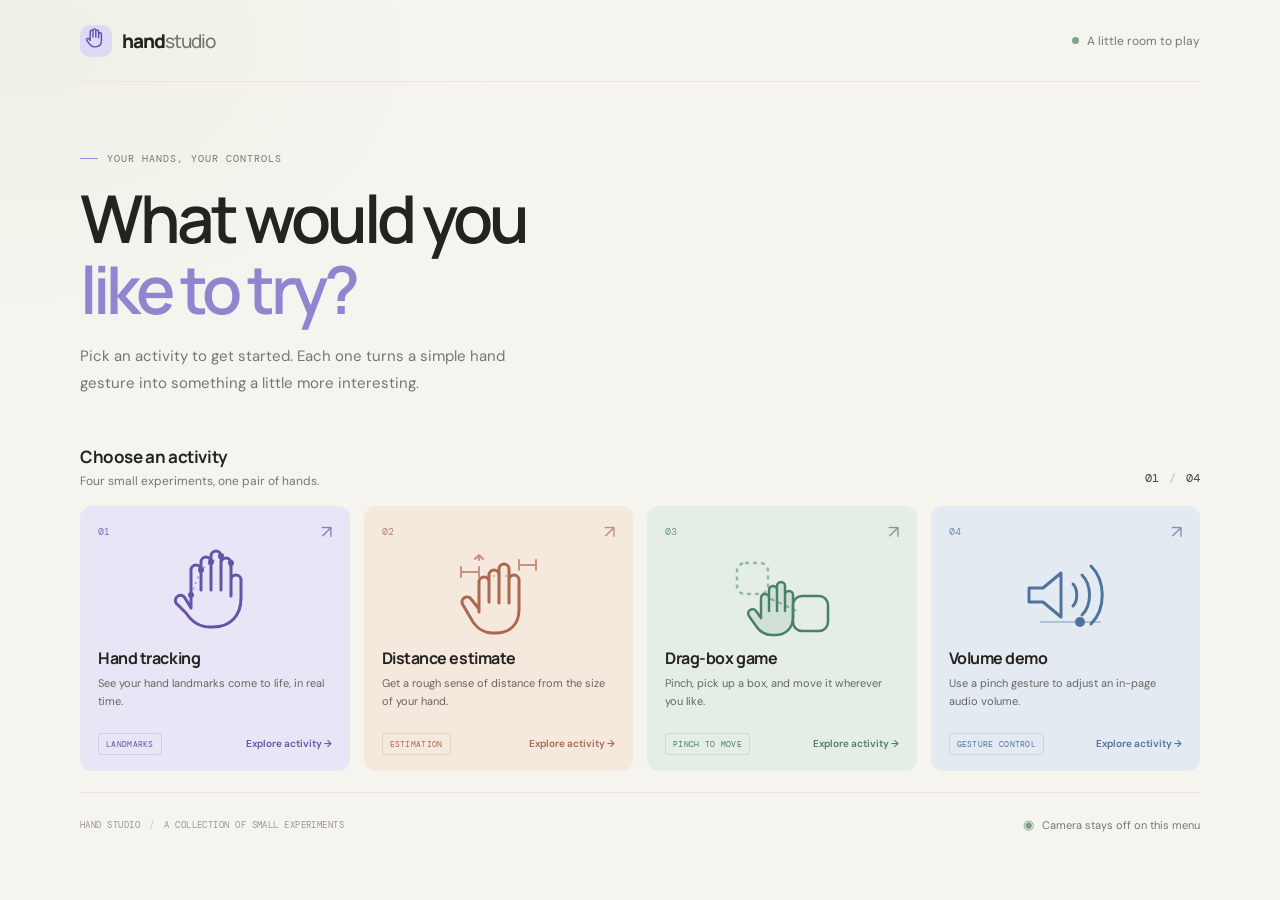
==== index.html @ 06e26400 "Add initial implementation of Hand Studio web interface - Create README.md with project description " ====
<!doctype html>
<html lang="en">
  <head>
    <meta charset="utf-8">
    <meta name="viewport" content="width=device-width, initial-scale=1">
    <meta name="theme-color" content="#f5f4ef">
    <meta
      name="description"
      content="Choose a hand-tracking activity: explore landmarks, estimate distance, move boxes, or try gesture-controlled volume."
    >
    <title>Hand Studio — choose an activity</title>
    <link rel="stylesheet" href="styles.css">
    <script type="module" src="app.js"></script>
  </head>
  <body>
    <div class="page-shell">
      <header class="site-header">
        <a class="brand" href="#/" aria-label="Hand Studio home">
          <span class="brand-mark" aria-hidden="true">
            <svg viewBox="0 0 32 32" fill="none">
              <path d="M11 16V7.5a2 2 0 0 1 4 0V15 5.5a2 2 0 0 1 4 0V15 7a2 2 0 0 1 4 0v9-5a2 2 0 0 1 4 0v9c0 6-3.5 9-9 9h-1c-3 0-5-1.2-6.5-3.4L6.2 20a2 2 0 0 1 3.2-2.4L11 20v-4Z" transform="translate(-2 -2) scale(.9)" stroke="currentColor" stroke-width="2" stroke-linecap="round" stroke-linejoin="round"/>
            </svg>
          </span>
          <span>hand<span class="brand-light">studio</span></span>
        </a>
        <span class="header-note"><span class="status-dot" aria-hidden="true"></span> A little room to play</span>
      </header>

      <main id="main-content">
        <section class="home-view" id="home-view" aria-labelledby="page-title">
          <div class="intro">
            <p class="eyebrow"><span class="eyebrow-line" aria-hidden="true"></span> YOUR HANDS, YOUR CONTROLS</p>
            <h1 id="page-title" tabindex="-1">What would you<br><span>like to try?</span></h1>
            <p class="intro-copy">Pick an activity to get started. Each one turns a simple hand gesture into something a little more interesting.</p>
          </div>

          <div class="section-heading">
            <div>
              <h2>Choose an activity</h2>
              <p>Four small experiments, one pair of hands.</p>
            </div>
            <span class="activity-count">01 <span>/</span> 04</span>
          </div>

          <nav class="activity-grid" aria-label="Hand-tracking activities">
            <a class="activity-card card-lilac" href="#/activity/hand-tracking">
              <span class="card-topline"><span class="activity-number">01</span><span class="card-arrow" aria-hidden="true">↗</span></span>
              <span class="card-art art-tracking" aria-hidden="true">
                <svg viewBox="0 0 112 100" fill="none">
                  <path d="M32 50V25a5 5 0 0 1 10 0v20-28a5 5 0 0 1 10 0v28-34a5 5 0 0 1 10 0v34-27a5 5 0 0 1 10 0v33-16a5 5 0 0 1 10 0v18c0 18-11 29-28 29h-3c-11 0-18-5-24-14L17 58a5 5 0 0 1 9-5l6 10V50Z" stroke="currentColor" stroke-width="3" stroke-linecap="round" stroke-linejoin="round"/>
                  <circle cx="32" cy="50" r="3" fill="currentColor"/><circle cx="42" cy="25" r="3" fill="currentColor"/><circle cx="52" cy="17" r="3" fill="currentColor"/><circle cx="62" cy="11" r="3" fill="currentColor"/><circle cx="72" cy="18" r="3" fill="currentColor"/>
                  <path d="m32 50 10-25 10-8 10-6 10 7" stroke="currentColor" stroke-width="1.5" stroke-dasharray="2 4" opacity=".55"/>
                </svg>
              </span>
              <span class="card-title">Hand tracking</span>
              <span class="card-description">See your hand landmarks come to life, in real time.</span>
              <span class="card-footer"><span class="card-tag">LANDMARKS</span><span class="card-cta">Explore activity <span aria-hidden="true">→</span></span></span>
            </a>

            <a class="activity-card card-peach" href="#/activity/distance-estimate">
              <span class="card-topline"><span class="activity-number">02</span><span class="card-arrow" aria-hidden="true">↗</span></span>
              <span class="card-art art-distance" aria-hidden="true">
                <svg viewBox="0 0 112 100" fill="none">
                  <path d="M37 67V37a5 5 0 0 1 10 0v20-27a5 5 0 0 1 10 0v28-34a5 5 0 0 1 10 0v34-23a5 5 0 0 1 10 0v30c0 14-9 23-23 23h-4c-9 0-14-4-19-11L21 60a5 5 0 0 1 8-6l8 10V67Z" stroke="currentColor" stroke-width="3" stroke-linecap="round" stroke-linejoin="round"/>
                  <path d="M19 27h18M19 22v10m18-10v10M77 20h17m-17-5v10m17-10v10M37 15v-5m0 0-4 4m4-4 4 4" stroke="currentColor" stroke-width="2" stroke-linecap="round" stroke-linejoin="round" opacity=".65"/>
                  <path d="M45 31h22" stroke="currentColor" stroke-width="1.5" stroke-dasharray="2 4" opacity=".55"/>
                </svg>
              </span>
              <span class="card-title">Distance estimate</span>
              <span class="card-description">Get a rough sense of distance from the size of your hand.</span>
              <span class="card-footer"><span class="card-tag">ESTIMATION</span><span class="card-cta">Explore activity <span aria-hidden="true">→</span></span></span>
            </a>

            <a class="activity-card card-mint" href="#/activity/drag-box">
              <span class="card-topline"><span class="activity-number">03</span><span class="card-arrow" aria-hidden="true">↗</span></span>
              <span class="card-art art-drag" aria-hidden="true">
                <svg viewBox="0 0 112 100" fill="none">
                  <rect x="11" y="18" width="31" height="31" rx="8" stroke="currentColor" stroke-width="2.5" stroke-dasharray="4 4" opacity=".5"/>
                  <rect x="67" y="51" width="35" height="35" rx="9" stroke="currentColor" stroke-width="2.5"/>
                  <path d="M35 72V53a4 4 0 0 1 8 0v13-21a4 4 0 0 1 8 0v21-25a4 4 0 0 1 8 0v25-16a4 4 0 0 1 8 0v22c0 11-7 18-18 18h-3c-7 0-12-3-16-9l-7-10a4 4 0 0 1 7-5l5 7V72Z" fill="currentColor" fill-opacity=".12" stroke="currentColor" stroke-width="2.5" stroke-linecap="round" stroke-linejoin="round"/>
                  <path d="m45 54 28 13" stroke="currentColor" stroke-width="2" stroke-linecap="round" stroke-dasharray="3 5" opacity=".55"/>
                </svg>
              </span>
              <span class="card-title">Drag-box game</span>
              <span class="card-description">Pinch, pick up a box, and move it wherever you like.</span>
              <span class="card-footer"><span class="card-tag">PINCH TO MOVE</span><span class="card-cta">Explore activity <span aria-hidden="true">→</span></span></span>
            </a>

            <a class="activity-card card-blue" href="#/activity/volume-control">
              <span class="card-topline"><span class="activity-number">04</span><span class="card-arrow" aria-hidden="true">↗</span></span>
              <span class="card-art art-volume" aria-hidden="true">
                <svg viewBox="0 0 112 100" fill="none">
                  <path d="M20 43h14l18-15v44L34 57H20V43Z" stroke="currentColor" stroke-width="3" stroke-linejoin="round"/>
                  <path d="M64 39c5 5 5 17 0 22m9-31c10 10 10 30 0 40m9-49c15 15 15 43 0 58" stroke="currentColor" stroke-width="3" stroke-linecap="round"/>
                  <path d="M32 77h59" stroke="currentColor" stroke-width="2" stroke-linecap="round" opacity=".35"/>
                  <circle cx="71" cy="77" r="5" fill="currentColor"/>
                </svg>
              </span>
              <span class="card-title">Volume demo</span>
              <span class="card-description">Use a pinch gesture to adjust an in-page audio volume.</span>
              <span class="card-footer"><span class="card-tag">GESTURE CONTROL</span><span class="card-cta">Explore activity <span aria-hidden="true">→</span></span></span>
            </a>
          </nav>

          <footer class="home-footer">
            <span>HAND STUDIO <span class="footer-divider">/</span> A COLLECTION OF SMALL EXPERIMENTS</span>
            <span class="camera-note"><span class="camera-icon" aria-hidden="true">◉</span> Camera stays off on this menu</span>
          </footer>
        </section>

        <section class="activity-view" id="activity-view" aria-labelledby="activity-title" hidden>
          <a class="back-link" href="#/"><span aria-hidden="true">←</span> All activities</a>
          <div class="preview-panel">
            <div class="preview-copy">
              <p class="eyebrow"><span class="eyebrow-line" aria-hidden="true"></span><span id="activity-category">ACTIVITY PREVIEW</span></p>
              <h1 id="activity-title" tabindex="-1">Activity</h1>
              <p class="intro-copy" id="activity-description"></p>
              <p class="preview-note" id="preview-note">This activity is a preview for now. Its interactive experience will be added in a future update.</p>
              <a class="back-button" href="#/">Back to activities <span aria-hidden="true">→</span></a>
            </div>
            <div class="preview-art" id="preview-art" aria-hidden="true">
              <span class="preview-orbit orbit-one"></span>
              <span class="preview-orbit orbit-two"></span>
              <span class="preview-spark spark-one">✳</span>
              <span class="preview-spark spark-two">✳</span>
              <span class="preview-hand">✋</span>
              <span class="preview-label">A LITTLE<br>EXPERIMENT</span>
            </div>
            <section class="tracking-panel" id="tracking-panel" aria-label="Live hand tracking" hidden>
              <div class="camera-stage">
                <video id="camera-video" autoplay playsinline muted aria-label="Mirrored live camera feed"></video>
                <canvas id="landmark-canvas" aria-hidden="true"></canvas>
                <span class="camera-badge"><span class="status-dot" aria-hidden="true"></span> LIVE PREVIEW</span>
                <span class="fps-badge"><span id="hand-count">0</span> HANDS <span class="badge-divider">/</span> <span id="fps-value">—</span> FPS</span>
              </div>
              <div class="tracking-controls">
                <div>
                  <p class="tracking-status" id="tracking-status" role="status" aria-live="polite">Camera is off. Start when you’re ready.</p>
                  <p class="tracking-error" id="tracking-error" role="alert" hidden></p>
                </div>
                <div class="tracking-actions">
                  <button class="camera-button" id="start-camera" type="button">Start camera <span aria-hidden="true">→</span></button>
                  <button class="camera-button camera-button-secondary" id="stop-camera" type="button" hidden>Stop camera</button>
                </div>
              </div>
              <p class="privacy-note">Your camera feed is processed on this device and is not sent to a server. Hand tracking downloads its model the first time you start.</p>
            </section>
          </div>
        </section>
      </main>
    </div>
  </body>
</html>
---- styles.css ----
@import url("https://fonts.googleapis.com/css2?family=DM+Mono:wght@400;500&family=DM+Sans:wght@400;500;600;700&family=Manrope:wght@400;500;600;700;800&display=swap");

:root {
  color-scheme: light;
  font-family: "DM Sans", sans-serif;
  color: #24231f;
  background: #f5f4ef;
  font-synthesis: none;
  text-rendering: optimizeLegibility;
  -webkit-font-smoothing: antialiased;
  -moz-osx-font-smoothing: grayscale;
  font-optical-sizing: auto;
  font-weight: 400;

  --ink: #24231f;
  --muted: #77766f;
  --line: #e8e6df;
  --mono: "DM Mono", monospace;
  --display: "Manrope", sans-serif;
}

* {
  box-sizing: border-box;
}

body {
  min-width: 320px;
  min-height: 100vh;
  margin: 0;
  background:
    radial-gradient(ellipse at 2% 5%, rgb(230 229 214 / 32%), transparent 29rem),
    #f5f4ef;
}

a {
  color: inherit;
}

a:focus-visible {
  outline: 3px solid #6c5cc9;
  outline-offset: 4px;
}

.page-shell {
  width: min(1120px, calc(100% - 64px));
  margin-inline: auto;
}

.site-header {
  height: 82px;
  display: flex;
  align-items: center;
  justify-content: space-between;
  border-bottom: 1px solid var(--line);
}

.brand {
  display: inline-flex;
  align-items: center;
  gap: 10px;
  text-decoration: none;
  font-family: var(--display);
  font-size: 19px;
  font-weight: 800;
  letter-spacing: -1px;
}

.brand-mark {
  display: grid;
  width: 32px;
  height: 32px;
  place-items: center;
  border-radius: 10px;
  background: #ded9f7;
  color: #5e50ad;
}

.brand-mark svg {
  width: 25px;
  height: 25px;
}

.brand-light {
  color: #77766f;
  font-weight: 500;
}

.header-note,
.camera-note {
  display: inline-flex;
  align-items: center;
  gap: 8px;
  color: #77766f;
  font-size: 12px;
}

.status-dot {
  width: 7px;
  height: 7px;
  border-radius: 50%;
  background: #82a384;
}

.home-view {
  padding-top: 70px;
}

.intro {
  max-width: 570px;
}

.eyebrow {
  display: flex;
  align-items: center;
  gap: 9px;
  margin: 0 0 18px;
  color: #77766f;
  font-family: var(--mono);
  font-size: 10px;
  letter-spacing: 1px;
}

.eyebrow-line {
  width: 18px;
  height: 1px;
  background: #9c8ce1;
}

h1,
h2,
p {
  margin-top: 0;
}

h1 {
  margin-bottom: 17px;
  font-family: var(--display);
  font-size: clamp(42px, 5.5vw, 66px);
  font-weight: 600;
  letter-spacing: -4px;
  line-height: 1.08;
}

h1 span {
  color: #9284cf;
}

.intro-copy {
  max-width: 465px;
  margin-bottom: 0;
  color: var(--muted);
  font-size: 15px;
  line-height: 1.8;
}

.section-heading {
  display: flex;
  align-items: flex-end;
  justify-content: space-between;
  margin-top: 48px;
  margin-bottom: 17px;
}

.section-heading h2 {
  margin-bottom: 5px;
  font-family: var(--display);
  font-size: 17px;
  font-weight: 700;
  letter-spacing: -.4px;
}

.section-heading p {
  margin-bottom: 0;
  color: var(--muted);
  font-size: 12px;
}

.activity-count {
  padding-bottom: 3px;
  color: #44433e;
  font-family: var(--mono);
  font-size: 12px;
}

.activity-count span {
  padding-inline: 3px;
  color: #c1bfb5;
}

.activity-grid {
  display: grid;
  grid-template-columns: repeat(4, minmax(0, 1fr));
  gap: 14px;
}

.activity-card {
  --accent: #6254a4;

  display: flex;
  min-height: 265px;
  flex-direction: column;
  padding: 16px 17px 15px;
  overflow: hidden;
  border: 1px solid transparent;
  border-radius: 12px;
  text-decoration: none;
  transition: transform 160ms ease, box-shadow 160ms ease, border-color 160ms ease;
}

.activity-card:hover {
  transform: translateY(-4px);
  border-color: color-mix(in srgb, var(--accent) 23%, transparent);
  box-shadow: 0 12px 28px rgb(49 43 72 / 8%);
}

.card-lilac {
  --accent: #6354a8;
  background: #e9e5f6;
}

.card-peach {
  --accent: #ad674f;
  background: #f5e8dc;
}

.card-mint {
  --accent: #4b8068;
  background: #e4eee6;
}

.card-blue {
  --accent: #4f739c;
  background: #e4eaf2;
}

.card-topline,
.card-footer {
  display: flex;
  align-items: center;
  justify-content: space-between;
}

.activity-number {
  color: var(--accent);
  font-family: var(--mono);
  font-size: 10px;
  opacity: .8;
}

.card-arrow {
  color: var(--accent);
  font-size: 18px;
  line-height: 1;
  opacity: .7;
  transition: transform 160ms ease;
}

.activity-card:hover .card-arrow {
  transform: translate(2px, -2px);
}

.card-art {
  display: grid;
  height: 94px;
  place-items: center;
  margin-block: 4px 8px;
  color: var(--accent);
}

.card-art svg {
  width: 112px;
  height: 100px;
  overflow: visible;
}

.card-title {
  font-family: var(--display);
  font-size: 16px;
  font-weight: 700;
  letter-spacing: -.45px;
}

.card-description {
  min-height: 38px;
  margin-top: 5px;
  color: #66655f;
  font-size: 11px;
  line-height: 1.65;
}

.card-footer {
  gap: 8px;
  margin-top: auto;
  padding-top: 12px;
}

.card-tag {
  padding: 5px 7px;
  border: 1px solid color-mix(in srgb, var(--accent) 17%, transparent);
  border-radius: 4px;
  color: var(--accent);
  font-family: var(--mono);
  font-size: 8px;
  letter-spacing: .3px;
  white-space: nowrap;
}

.card-cta {
  color: var(--accent);
  font-size: 10px;
  font-weight: 600;
  white-space: nowrap;
}

.home-footer {
  display: flex;
  align-items: center;
  justify-content: space-between;
  gap: 16px;
  min-height: 65px;
  margin-top: 21px;
  border-top: 1px solid var(--line);
  color: #99978f;
  font-family: var(--mono);
  font-size: 9px;
  letter-spacing: .45px;
}

.footer-divider {
  padding-inline: 4px;
  color: #c5c2b9;
}

.camera-note {
  color: #77766f;
  font-family: "DM Sans", sans-serif;
  font-size: 11px;
  letter-spacing: 0;
}

.camera-icon {
  color: #7e9c80;
  font-size: 13px;
}

.activity-view {
  padding-top: 36px;
  padding-bottom: 70px;
}

.back-link {
  display: inline-flex;
  align-items: center;
  gap: 8px;
  margin-bottom: 25px;
  color: #66655f;
  font-size: 13px;
  text-decoration: none;
}

.back-link:hover,
.back-button:hover {
  color: #5e50ad;
}

.preview-panel {
  position: relative;
  display: flex;
  min-height: 410px;
  align-items: center;
  justify-content: space-between;
  gap: 30px;
  padding: 55px 7%;
  overflow: hidden;
  border: 1px solid #e8e6df;
  border-radius: 14px;
  background: #eeece6;
}

.preview-copy {
  position: relative;
  z-index: 1;
  max-width: 475px;
}

.preview-copy h1 {
  font-size: clamp(40px, 5vw, 58px);
  letter-spacing: -3px;
}

.preview-copy .intro-copy {
  max-width: 410px;
}

.preview-note {
  max-width: 390px;
  margin-top: 22px;
  color: #77766f;
  font-size: 12px;
  line-height: 1.7;
}

.back-button {
  display: inline-flex;
  align-items: center;
  gap: 9px;
  margin-top: 10px;
  color: #4e438d;
  font-size: 13px;
  font-weight: 600;
  text-decoration: none;
}

.preview-art {
  position: relative;
  display: grid;
  width: 300px;
  height: 300px;
  flex: 0 0 300px;
  place-items: center;
  border-radius: 50%;
  background: #e4e0f1;
}

.preview-orbit {
  position: absolute;
  border: 1px solid rgb(98 84 164 / 20%);
  border-radius: 50%;
}

.orbit-one {
  inset: 18px;
}

.orbit-two {
  inset: 39px;
  border-style: dashed;
}

.preview-hand {
  position: relative;
  z-index: 1;
  color: #6254a8;
  font-size: 112px;
  transform: rotate(-12deg);
}

.preview-spark {
  position: absolute;
  color: #9487cc;
}

.spark-one {
  top: 39px;
  right: 56px;
  font-size: 22px;
}

.spark-two {
  bottom: 56px;
  left: 43px;
  font-size: 15px;
}

.preview-label {
  position: absolute;
  right: -9px;
  bottom: 43px;
  padding: 9px 12px;
  border: 1px solid #e0ddef;
  border-radius: 6px;
  background: #f5f4ef;
  color: #77766f;
  font-family: var(--mono);
  font-size: 8px;
  letter-spacing: .7px;
  line-height: 1.6;
  transform: rotate(5deg);
}

.preview-panel:has(.tracking-panel:not([hidden])) {
  min-height: unset;
  align-items: flex-start;
  padding: 48px;
}

.tracking-panel {
  width: min(100%, 560px);
  flex: 0 1 560px;
}

.camera-stage {
  position: relative;
  min-height: 260px;
  overflow: hidden;
  border: 1px solid rgb(98 84 164 / 15%);
  border-radius: 12px;
  background:
    radial-gradient(ellipse at 50% 45%, rgb(101 84 168 / 16%), transparent 52%),
    #dad7d1;
  aspect-ratio: 4 / 3;
}

.camera-stage video,
.camera-stage canvas {
  position: absolute;
  inset: 0;
  width: 100%;
  height: 100%;
  object-fit: cover;
  transform: scaleX(-1);
}

.camera-stage video {
  background: transparent;
}

.camera-stage canvas {
  pointer-events: none;
}

.camera-badge,
.fps-badge {
  position: absolute;
  z-index: 1;
  display: inline-flex;
  align-items: center;
  gap: 7px;
  padding: 8px 10px;
  border: 1px solid rgb(255 255 255 / 55%);
  border-radius: 6px;
  background: rgb(248 247 243 / 88%);
  color: #55534e;
  font-family: var(--mono);
  font-size: 9px;
  letter-spacing: .3px;
  backdrop-filter: blur(8px);
}

.camera-badge {
  top: 12px;
  left: 12px;
}

.camera-badge .status-dot {
  background: #d17769;
  box-shadow: 0 0 0 3px rgb(209 119 105 / 16%);
}

.fps-badge {
  right: 12px;
  bottom: 12px;
}

.badge-divider {
  color: #b7b4ab;
}

.tracking-controls {
  display: flex;
  align-items: center;
  justify-content: space-between;
  gap: 16px;
  padding-top: 15px;
}

.tracking-status,
.tracking-error {
  margin: 0;
  color: #65635e;
  font-size: 12px;
  line-height: 1.6;
}

.tracking-error {
  margin-top: 5px;
  color: #9c4038;
}

.tracking-actions {
  display: flex;
  flex: 0 0 auto;
  gap: 8px;
}

.camera-button {
  display: inline-flex;
  min-height: 40px;
  align-items: center;
  justify-content: center;
  gap: 10px;
  padding: 0 14px;
  border: 1px solid #6254a8;
  border-radius: 7px;
  background: #6254a8;
  color: white;
  cursor: pointer;
  font: inherit;
  font-size: 12px;
  font-weight: 600;
  transition: background 150ms ease, transform 150ms ease;
}

.camera-button:hover:not(:disabled) {
  transform: translateY(-1px);
  background: #51458f;
}

.camera-button:focus-visible {
  outline: 3px solid #9c8ce1;
  outline-offset: 3px;
}

.camera-button:disabled {
  cursor: wait;
  opacity: .7;
}

.camera-button-secondary {
  border-color: #d6d3ca;
  background: transparent;
  color: #55534e;
}

.camera-button-secondary:hover:not(:disabled) {
  border-color: #aaa69b;
  background: #e7e5df;
}

.privacy-note {
  margin: 11px 0 0;
  color: #89877f;
  font-size: 10px;
  line-height: 1.6;
}

[hidden] {
  display: none !important;
}

@media (max-width: 900px) {
  .activity-grid {
    grid-template-columns: repeat(2, minmax(0, 1fr));
  }

  .activity-card {
    min-height: 255px;
  }

  .card-art {
    height: 90px;
  }

  .preview-panel {
    padding-inline: 6%;
  }

  .preview-panel:has(.tracking-panel:not([hidden])) {
    padding: 32px;
  }

  .preview-art {
    width: 240px;
    height: 240px;
    flex-basis: 240px;
  }

  .preview-hand {
    font-size: 90px;
  }
}

@media (max-width: 600px) {
  .page-shell {
    width: min(100% - 36px, 440px);
  }

  .site-header {
    height: 68px;
  }

  .header-note {
    font-size: 10px;
  }

  .home-view {
    padding-top: 48px;
  }

  h1 {
    font-size: 48px;
    letter-spacing: -3px;
  }

  .intro-copy {
    font-size: 14px;
  }

  .section-heading {
    margin-top: 36px;
  }

  .activity-grid {
    gap: 10px;
  }

  .activity-card {
    min-height: 246px;
    padding: 13px 12px 12px;
  }

  .card-art {
    height: 78px;
    margin-block: 4px 6px;
  }

  .card-art svg {
    width: 98px;
    height: 88px;
  }

  .card-title {
    font-size: 14px;
  }

  .card-description {
    min-height: 54px;
    font-size: 10px;
  }

  .card-footer {
    align-items: flex-start;
    flex-direction: column;
    gap: 7px;
    padding-top: 7px;
  }

  .card-cta {
    font-size: 10px;
  }

  .home-footer {
    align-items: flex-start;
    flex-direction: column;
    justify-content: center;
    gap: 7px;
    padding-block: 14px;
    font-size: 8px;
  }

  .preview-panel {
    min-height: unset;
    flex-direction: column-reverse;
    align-items: flex-start;
    padding: 30px 24px;
  }

  .preview-panel:has(.tracking-panel:not([hidden])) {
    align-items: stretch;
    padding: 22px 16px;
  }

  .tracking-panel {
    flex-basis: auto;
  }

  .camera-stage {
    min-height: 210px;
  }

  .tracking-controls {
    align-items: flex-start;
    flex-direction: column;
  }

  .preview-art {
    width: 180px;
    height: 180px;
    align-self: center;
    flex-basis: 180px;
  }

  .preview-hand {
    font-size: 75px;
  }

  .preview-copy h1 {
    font-size: 42px;
  }

  .preview-label {
    right: -19px;
    bottom: 21px;
  }
}

@media (max-width: 360px) {
  .page-shell {
    width: calc(100% - 28px);
  }

  .activity-grid {
    grid-template-columns: 1fr;
  }

  .activity-card {
    min-height: 225px;
    padding-inline: 17px;
  }

  .card-description {
    min-height: unset;
  }

  .card-footer {
    align-items: center;
    flex-direction: row;
  }
}

@media (prefers-reduced-motion: reduce) {
  *,
  *::before,
  *::after {
    scroll-behavior: auto !important;
    transition-duration: .01ms !important;
  }
}
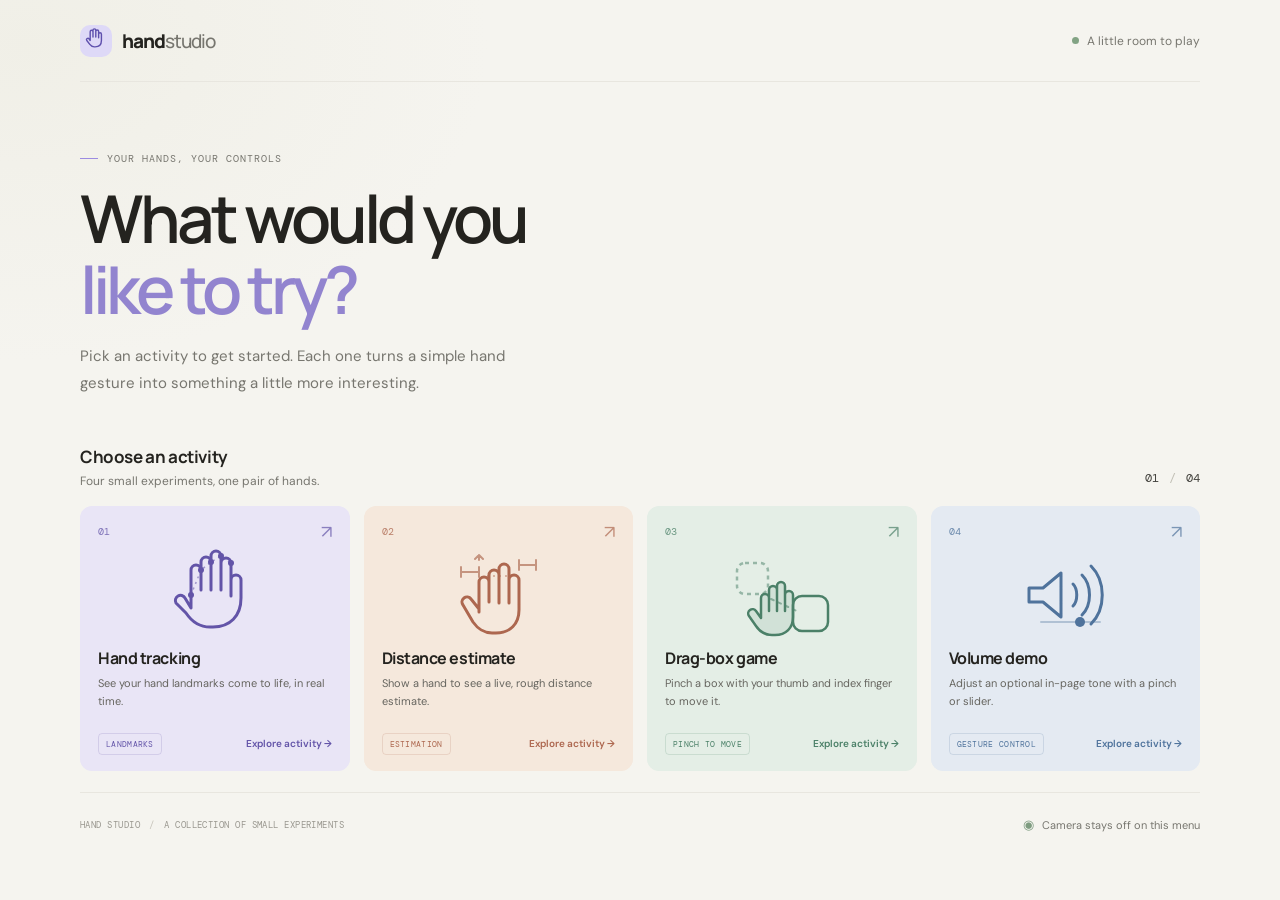
==== commit 7265010c: "Enhance README and UI for Hand Studio activities; add drag-box game, volume demo, and improve distan" ====
--- a/index.html
+++ b/index.html
@@ -67,7 +67,7 @@
                 </svg>
               </span>
               <span class="card-title">Distance estimate</span>
-              <span class="card-description">Get a rough sense of distance from the size of your hand.</span>
+              <span class="card-description">Show a hand to see a live, rough distance estimate.</span>
               <span class="card-footer"><span class="card-tag">ESTIMATION</span><span class="card-cta">Explore activity <span aria-hidden="true">→</span></span></span>
             </a>
 
@@ -82,7 +82,7 @@
                 </svg>
               </span>
               <span class="card-title">Drag-box game</span>
-              <span class="card-description">Pinch, pick up a box, and move it wherever you like.</span>
+              <span class="card-description">Pinch a box with your thumb and index finger to move it.</span>
               <span class="card-footer"><span class="card-tag">PINCH TO MOVE</span><span class="card-cta">Explore activity <span aria-hidden="true">→</span></span></span>
             </a>
 
@@ -97,7 +97,7 @@
                 </svg>
               </span>
               <span class="card-title">Volume demo</span>
-              <span class="card-description">Use a pinch gesture to adjust an in-page audio volume.</span>
+              <span class="card-description">Adjust an optional in-page tone with a pinch or slider.</span>
               <span class="card-footer"><span class="card-tag">GESTURE CONTROL</span><span class="card-cta">Explore activity <span aria-hidden="true">→</span></span></span>
             </a>
           </nav>
@@ -130,6 +130,12 @@
               <div class="camera-stage">
                 <video id="camera-video" autoplay playsinline muted aria-label="Mirrored live camera feed"></video>
                 <canvas id="landmark-canvas" aria-hidden="true"></canvas>
+                <div class="drag-board" id="drag-board" aria-hidden="true" hidden>
+                  <span class="drag-box box-coral" data-box="0">MOVE ME</span>
+                  <span class="drag-box box-violet" data-box="1">PINCH</span>
+                  <span class="drag-box box-green" data-box="2">LET GO</span>
+                  <span class="drag-cursor" id="drag-cursor"></span>
+                </div>
                 <span class="camera-badge"><span class="status-dot" aria-hidden="true"></span> LIVE PREVIEW</span>
                 <span class="fps-badge"><span id="hand-count">0</span> HANDS <span class="badge-divider">/</span> <span id="fps-value">—</span> FPS</span>
               </div>
@@ -144,6 +150,45 @@
                 </div>
               </div>
               <p class="privacy-note">Your camera feed is processed on this device and is not sent to a server. Hand tracking downloads its model the first time you start.</p>
+              <section class="activity-tools" id="distance-tools" aria-labelledby="distance-heading" hidden>
+                <div class="tool-heading">
+                  <div>
+                    <p class="tool-kicker">LIVE ESTIMATE</p>
+                    <h2 id="distance-heading">Hand-to-camera distance</h2>
+                  </div>
+                  <span class="estimate-value"><span id="distance-value">—</span> <span>cm</span></span>
+                </div>
+                <p class="tool-description" id="distance-status">Start the camera and show one hand to see an estimate.</p>
+                <p class="tool-disclaimer">Approximation based on the original demo’s hand-size calibration. Actual distance varies with hand size, camera, and lighting.</p>
+              </section>
+              <section class="activity-tools" id="drag-tools" aria-labelledby="drag-heading" hidden>
+                <div class="tool-heading">
+                  <div>
+                    <p class="tool-kicker">PINCH TO MOVE</p>
+                    <h2 id="drag-heading">Pick up a box</h2>
+                  </div>
+                  <span class="tool-count"><span id="boxes-moved">0</span> / 3 moved</span>
+                </div>
+                <p class="tool-description" id="drag-status">Start the camera, pinch a box with your thumb and index finger, then move your hand.</p>
+                <button class="reset-button" id="reset-boxes" type="button">Reset boxes</button>
+              </section>
+              <section class="activity-tools" id="volume-tools" aria-labelledby="volume-heading" hidden>
+                <div class="tool-heading">
+                  <div>
+                    <p class="tool-kicker">PINCH TO ADJUST</p>
+                    <h2 id="volume-heading">In-page demo volume</h2>
+                  </div>
+                  <span class="estimate-value"><span id="volume-value">35</span><span>%</span></span>
+                </div>
+                <label class="volume-label" for="volume-slider">Volume <span>Move your thumb and index finger, or use this slider.</span></label>
+                <input id="volume-slider" type="range" min="0" max="100" value="35">
+                <label class="gesture-toggle"><input id="gesture-volume" type="checkbox" checked> Use hand gestures to control volume</label>
+                <div class="volume-actions">
+                  <button class="camera-button" id="toggle-tone" type="button">Enable demo sound</button>
+                  <span class="tool-description" id="volume-status" role="status" aria-live="polite">Sound is off. Enable it to hear the gesture-controlled tone.</span>
+                </div>
+                <p class="tool-disclaimer">This only changes a generated tone in this page, not your device or server volume.</p>
+              </section>
             </section>
           </div>
         </section>
--- a/styles.css
+++ b/styles.css
@@ -634,6 +634,218 @@
   line-height: 1.6;
 }
 
+.drag-board {
+  position: absolute;
+  z-index: 2;
+  inset: 0;
+  overflow: hidden;
+  pointer-events: none;
+}
+
+.drag-box {
+  position: absolute;
+  display: grid;
+  min-width: 76px;
+  min-height: 48px;
+  place-items: center;
+  padding: 8px 10px;
+  border: 1px solid rgb(255 255 255 / 75%);
+  border-radius: 9px;
+  color: #fff;
+  font-family: var(--mono);
+  font-size: 9px;
+  letter-spacing: .5px;
+  box-shadow: 0 5px 16px rgb(34 31 44 / 19%);
+  transform: translate(-50%, -50%);
+  transition: box-shadow 120ms ease, scale 120ms ease;
+}
+
+.box-coral {
+  background: #d17769;
+}
+
+.box-violet {
+  background: #7866d6;
+}
+
+.box-green {
+  background: #56866d;
+}
+
+.drag-box.is-grabbed {
+  z-index: 1;
+  scale: 1.08;
+  box-shadow: 0 8px 24px rgb(34 31 44 / 30%);
+}
+
+.drag-cursor {
+  position: absolute;
+  width: 23px;
+  height: 23px;
+  border: 2px solid #fff;
+  border-radius: 50%;
+  background: rgb(120 102 214 / 42%);
+  box-shadow: 0 0 0 3px rgb(120 102 214 / 25%);
+  transform: translate(-50%, -50%);
+}
+
+.drag-cursor.is-pinching {
+  background: #d17769;
+  box-shadow: 0 0 0 4px rgb(209 119 105 / 28%);
+}
+
+.activity-tools {
+  margin-top: 16px;
+  padding: 18px;
+  border: 1px solid #e4e1d9;
+  border-radius: 10px;
+  background: rgb(248 247 243 / 72%);
+}
+
+.tool-heading {
+  display: flex;
+  align-items: center;
+  justify-content: space-between;
+  gap: 12px;
+}
+
+.tool-kicker {
+  margin-bottom: 5px;
+  color: #9284cf;
+  font-family: var(--mono);
+  font-size: 9px;
+  letter-spacing: .8px;
+}
+
+.tool-heading h2 {
+  margin: 0;
+  font-family: var(--display);
+  font-size: 15px;
+  font-weight: 700;
+  letter-spacing: -.3px;
+}
+
+.estimate-value {
+  color: #55488f;
+  font-family: var(--display);
+  font-size: 31px;
+  font-weight: 700;
+  letter-spacing: -1.5px;
+  white-space: nowrap;
+}
+
+.estimate-value span {
+  font-size: 15px;
+  font-weight: 500;
+  letter-spacing: 0;
+}
+
+.tool-count {
+  color: #77766f;
+  font-family: var(--mono);
+  font-size: 10px;
+  white-space: nowrap;
+}
+
+.tool-count span {
+  color: #55488f;
+  font-weight: 500;
+}
+
+.tool-description,
+.tool-disclaimer {
+  margin: 10px 0 0;
+  color: #68665f;
+  font-size: 11px;
+  line-height: 1.65;
+}
+
+.tool-disclaimer {
+  color: #89877f;
+  font-size: 10px;
+}
+
+.reset-button {
+  margin-top: 12px;
+  padding: 7px 10px;
+  border: 1px solid #d6d3ca;
+  border-radius: 6px;
+  background: transparent;
+  color: #55534e;
+  cursor: pointer;
+  font: inherit;
+  font-size: 11px;
+}
+
+.reset-button:hover {
+  background: #e7e5df;
+}
+
+.reset-button:focus-visible,
+#volume-slider:focus-visible {
+  outline: 3px solid #9c8ce1;
+  outline-offset: 3px;
+}
+
+.volume-label {
+  display: flex;
+  flex-direction: column;
+  gap: 4px;
+  margin-top: 15px;
+  color: #4b4943;
+  font-size: 11px;
+  font-weight: 600;
+}
+
+.volume-label span {
+  color: #77766f;
+  font-size: 10px;
+  font-weight: 400;
+}
+
+.gesture-toggle {
+  display: inline-flex;
+  align-items: center;
+  gap: 8px;
+  margin-top: 6px;
+  color: #55534e;
+  font-size: 11px;
+}
+
+.gesture-toggle input {
+  width: 15px;
+  height: 15px;
+  margin: 0;
+  accent-color: #6254a8;
+}
+
+.gesture-toggle input:focus-visible {
+  outline: 3px solid #9c8ce1;
+  outline-offset: 3px;
+}
+
+#volume-slider {
+  width: 100%;
+  margin: 13px 0 4px;
+  accent-color: #6254a8;
+}
+
+.volume-actions {
+  display: flex;
+  align-items: center;
+  gap: 12px;
+  margin-top: 8px;
+}
+
+.volume-actions .tool-description {
+  margin: 0;
+}
+
+.camera-badge,
+.fps-badge {
+  z-index: 3;
+}
+
 [hidden] {
   display: none !important;
 }
@@ -773,6 +985,11 @@
     flex-direction: column;
   }
 
+  .volume-actions {
+    align-items: flex-start;
+    flex-direction: column;
+  }
+
   .preview-art {
     width: 180px;
     height: 180px;
